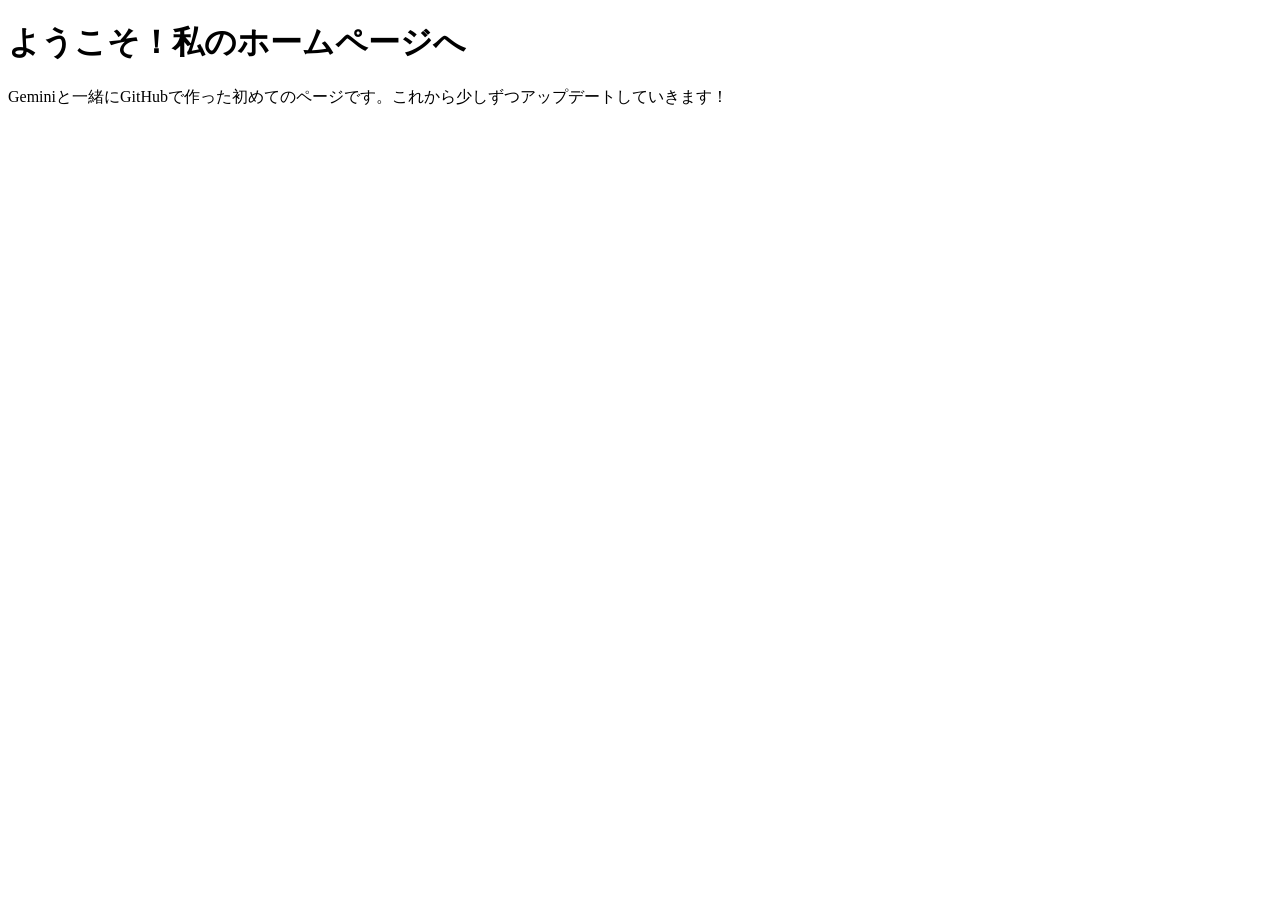
==== index.html @ 3ac3801c "Create index.html" ====
<!DOCTYPE html>
<html lang="ja">
<head>
    <meta charset="UTF-8">
    <title>私のホームページ</title>
</head>
<body>
    <h1>ようこそ！私のホームページへ</h1>
    <p>Geminiと一緒にGitHubで作った初めてのページです。これから少しずつアップデートしていきます！</p>
</body>
</html>
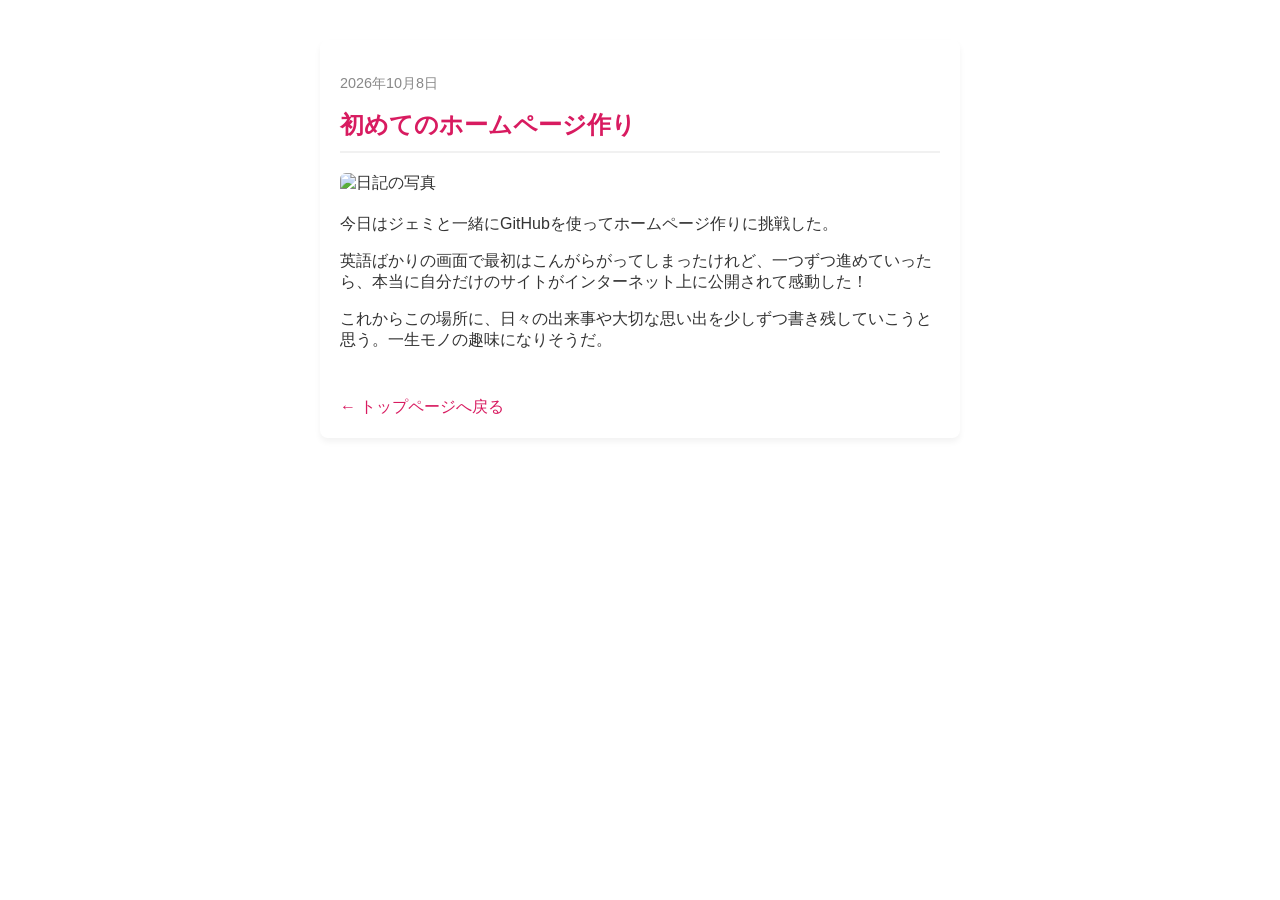
==== commit 9b3859e1: "Update index.html" ====
--- a/index.html
+++ b/index.html
@@ -2,10 +2,62 @@
 <html lang="ja">
 <head>
     <meta charset="UTF-8">
-    <title>私のホームページ</title>
+    <title>○月○日の日記 - 桜父丸の日記</title>
+    <style>
+        body {
+            font-family: 'Helvetica Neue', Arial, sans-serif;
+            background-color: #f7f9fa;
+            color: #333333;
+            max-width: 600px;
+            margin: 40px auto;
+            padding: 20px;
+            background: white;
+            border-radius: 8px;
+            box-shadow: 0 4px 6px rgba(0,0,0,0.05);
+        }
+        .date {
+            color: #888888;
+            font-size: 0.9em;
+        }
+        h1 {
+            color: #d81b60;
+            border-bottom: 2px solid #f1f1f1;
+            padding-bottom: 10px;
+            font-size: 1.5em;
+        }
+        .diary-photo {
+            max-width: 100%;
+            height: auto;
+            border-radius: 6px;
+            margin: 20px 0;
+            display: block;
+        }
+        .back-link {
+            display: inline-block;
+            margin-top: 30px;
+            color: #d81b60;
+            text-decoration: none;
+        }
+    </style>
 </head>
 <body>
-    <h1>ようこそ！私のホームページへ</h1>
-    <p>Geminiと一緒にGitHubで作った初めてのページです。これから少しずつアップデートしていきます！</p>
+
+    <!-- 🗓️ 日付 -->
+    <p class="date">2026年10月8日</p>
+
+    <!-- ✍️ 日記のタイトル -->
+    <h1>初めてのホームページ作り</h1>
+
+    <!-- 📷 写真を表示する場所（のちほど設定します） -->
+    <img src="photo.jpg" alt="日記の写真" class="diary-photo">
+
+    <!-- 💬 日記の本文（ここを自由に書き換えます） -->
+    <p>今日はジェミと一緒にGitHubを使ってホームページ作りに挑戦した。</p>
+    <p>英語ばかりの画面で最初はこんがらがってしまったけれど、一つずつ進めていったら、本当に自分だけのサイトがインターネット上に公開されて感動した！</p>
+    <p>これからこの場所に、日々の出来事や大切な思い出を少しずつ書き残していこうと思う。一生モノの趣味になりそうだ。</p>
+
+    <!-- 🔙 トップへ戻るリンク -->
+    <a href="../index.html" class="back-link">← トップページへ戻る</a>
+
 </body>
 </html>
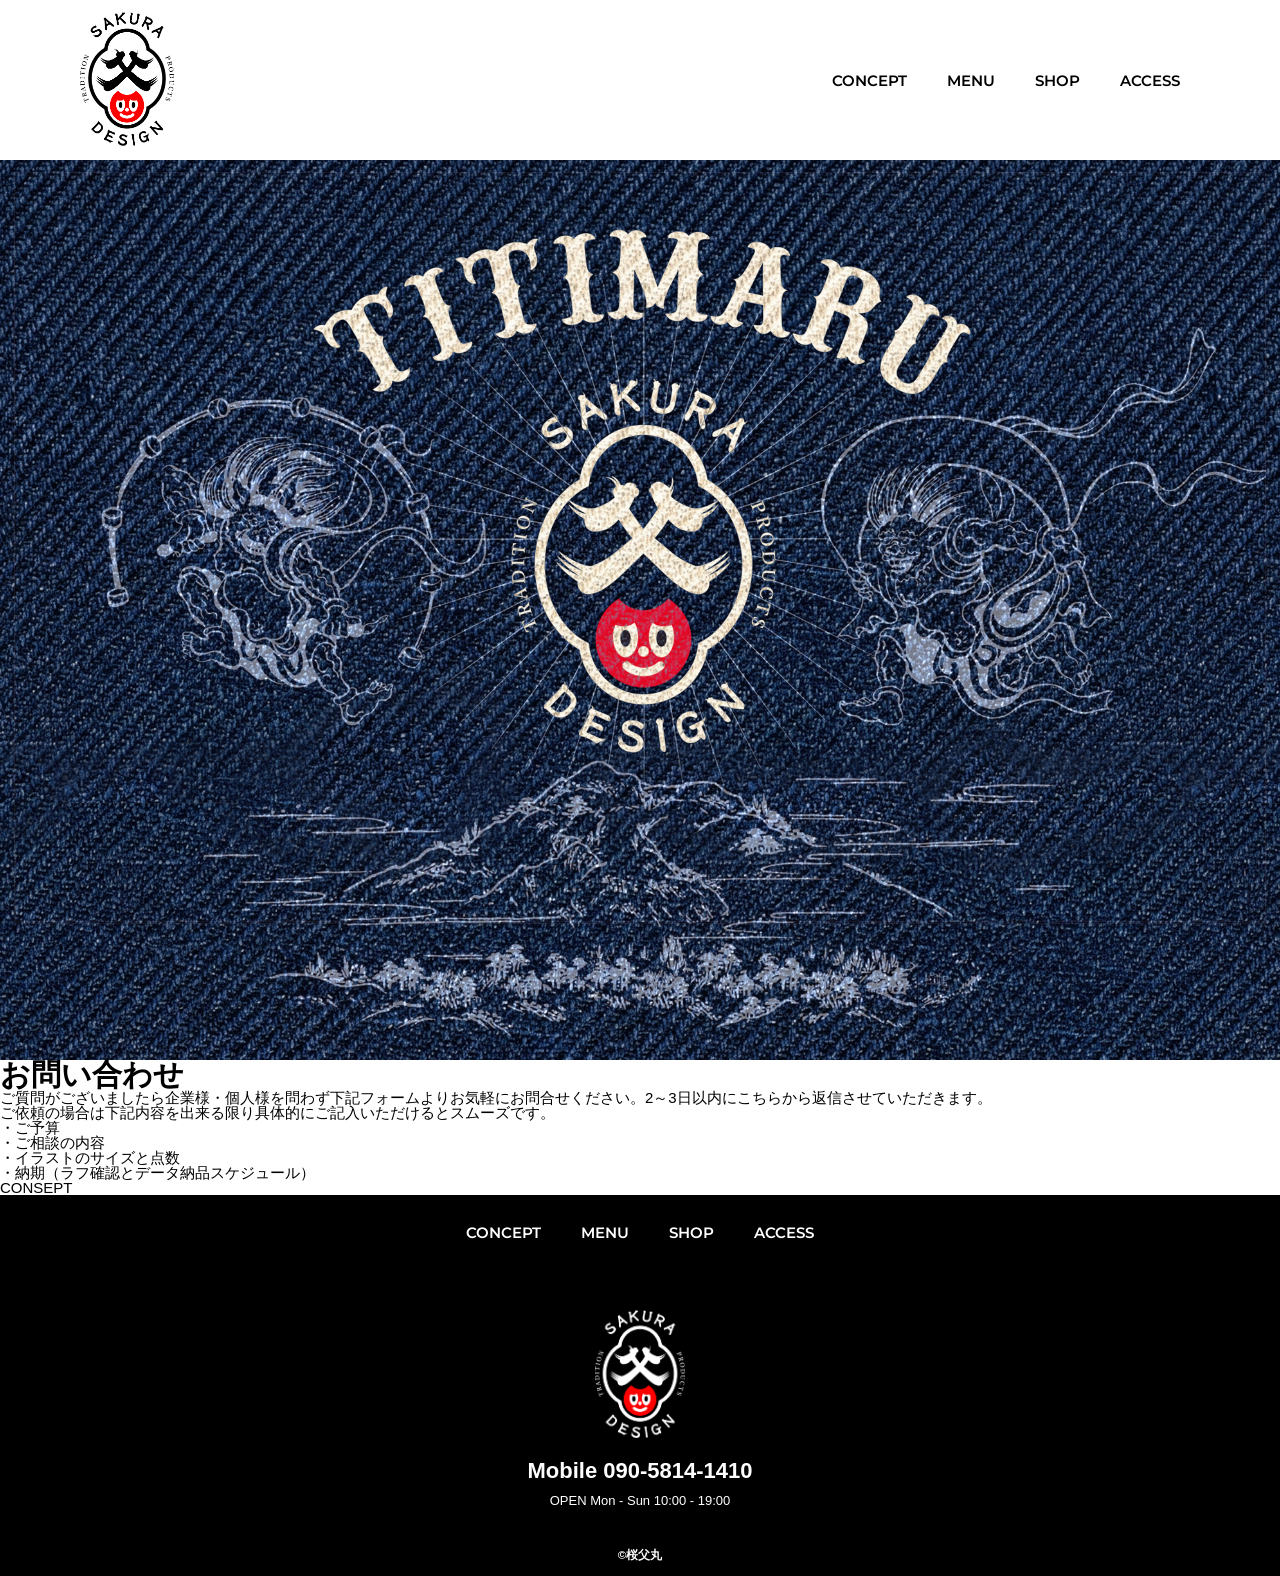
==== commit 1af9e5d0: "Add files via upload" ====
--- a/index.html
+++ b/index.html
@@ -1,63 +1,76 @@
-<!DOCTYPE html>
-<html lang="ja">
-<head>
-    <meta charset="UTF-8">
-    <title>○月○日の日記 - 桜父丸の日記</title>
-    <style>
-        body {
-            font-family: 'Helvetica Neue', Arial, sans-serif;
-            background-color: #f7f9fa;
-            color: #333333;
-            max-width: 600px;
-            margin: 40px auto;
-            padding: 20px;
-            background: white;
-            border-radius: 8px;
-            box-shadow: 0 4px 6px rgba(0,0,0,0.05);
-        }
-        .date {
-            color: #888888;
-            font-size: 0.9em;
-        }
-        h1 {
-            color: #d81b60;
-            border-bottom: 2px solid #f1f1f1;
-            padding-bottom: 10px;
-            font-size: 1.5em;
-        }
-        .diary-photo {
-            max-width: 100%;
-            height: auto;
-            border-radius: 6px;
-            margin: 20px 0;
-            display: block;
-        }
-        .back-link {
-            display: inline-block;
-            margin-top: 30px;
-            color: #d81b60;
-            text-decoration: none;
-        }
-    </style>
-</head>
-<body>
-
-    <!-- 🗓️ 日付 -->
-    <p class="date">2026年10月8日</p>
-
-    <!-- ✍️ 日記のタイトル -->
-    <h1>初めてのホームページ作り</h1>
-
-    <!-- 📷 写真を表示する場所（のちほど設定します） -->
-    <img src="photo.jpg" alt="日記の写真" class="diary-photo">
-
-    <!-- 💬 日記の本文（ここを自由に書き換えます） -->
-    <p>今日はジェミと一緒にGitHubを使ってホームページ作りに挑戦した。</p>
-    <p>英語ばかりの画面で最初はこんがらがってしまったけれど、一つずつ進めていったら、本当に自分だけのサイトがインターネット上に公開されて感動した！</p>
-    <p>これからこの場所に、日々の出来事や大切な思い出を少しずつ書き残していこうと思う。一生モノの趣味になりそうだ。</p>
-
-    <!-- 🔙 トップへ戻るリンク -->
-    <a href="../index.html" class="back-link">← トップページへ戻る</a>
-
-</body>
-</html>
+<!DOCTYPE html>
+<html>
+
+<head>
+  <meta charset="UTF-8">
+  <title>桜父丸　公式ホームページ</title>
+  <meta name="description" content="桜父丸のデザイン紹介 トップページ">
+  <meta name="viewport" content="width=device-width">
+  <link rel="icon" href="./images/common/favicon.png" type="image/png">
+
+  <!-- スマホのホーム画面用の設定（新しく追加するもの！） -->
+  <link rel="apple-touch-icon" sizes="180x180" href="./images/common/favicon.png">
+
+  <script src="./js/toggle-menu.js"></script>
+    <link href="./css/common.css" rel="stylesheet">
+  <link href="./css/index.css" rel="stylesheet">
+  <link rel="preconnect" href="https://fonts.googleapis.com">
+  <link rel="preconnect" href="https://fonts.gstatic.com" crossorigin>
+  <link href="https://fonts.googleapis.com/css2?family=Montserrat:ital,wght@0,100..900;1,100..900&display=swap"
+    rel="stylesheet">
+</head>
+
+<body>
+  <header class="header">
+    <div class="header-inner">
+      <a class="header-logo" href="./index.html">
+        <img src="./images/common/logo-header.png" alt="桜父丸のロゴ">
+      </a>
+      <button class="toggle-menu-button"></button>
+      <div class="header-site-menu">
+        <nav class="site-menu">
+          <ul>
+            <li><a href="./concept.html">CONCEPT</a></li>
+            <li><a href="./menu.html">MENU</a></li>
+            <li><a href="./shop.html">SHOP</a></li>
+            <li><a href="./access.html">ACCESS</a></li>
+          </ul>
+        </nav>
+      </div>
+    </div>
+  </header>
+  <main class="main">
+    <div class="first-view"></div>
+    <div class="lead">
+      <h1>お問い合わせ<br></h1>
+      <p>
+        ご質問がございましたら企業様・個人様を問わず下記フォームよりお気軽にお問合せください。2～3日以内にこちらから返信させていただきます。<br>
+        ご依頼の場合は下記内容を出来る限り具体的にご記入いただけるとスムーズです。<br>
+        ・ご予算<br>
+        ・ご相談の内容<br>
+        ・イラストのサイズと点数<br>
+        ・納期（ラフ確認とデータ納品スケジュール）</p>
+        <div class="link-button-area">
+          <a class="link-button" href="./concept.html">CONSEPT</a>
+        </div>
+    </div>
+  </main>
+  <footer class="footer">
+    <nav class="site-menu">
+      <ul>
+        <li><a href="./concept.html">CONCEPT</a></li>
+        <li><a href="./menu.html">MENU</a></li>
+        <li><a href="./shop.html">SHOP</a></li>
+        <li><a href="./access.html">ACCESS</a></li>
+      </ul>
+    </nav>
+    <a class="footer-logo" href="./index.html">
+      <img src="./images/common/logo-footer.png" alt="桜父丸のロゴ">
+    </a>
+    <p class="footer-tel">Mobile 090-5814-1410</p>
+    <p class="footer-time">OPEN Mon - Sun 10:00 - 19:00</p>
+    <p class="copyright"><small>&copy;桜父丸</small></p>
+  </footer>
+</body>
+
+</html>
--- a/css/common.css
+++ b/css/common.css
@@ -0,0 +1,152 @@
+@charset "utf-8";
+
+*,
+::before,
+::after {
+  padding: 0;
+  margin: 0;
+  box-sizing: border-box;
+}
+
+ul,
+ol {
+  list-style: none;
+}
+
+a {
+  color: inherit;
+  text-decoration: none;
+}
+
+body {
+  font-family: sans-serif;
+  font-size: 15px;
+  color: #000000;
+  line-height: 1;
+  background-color: #ffffff;
+}
+
+img {
+  max-width: 100%;
+}
+
+.header-inner {
+  max-width: 1200px;
+  height: 160px;
+  margin-left: auto;
+  margin-right: auto;
+  padding-left: 40px;
+  padding-right: 40px;
+  display: flex;
+  justify-content: space-between;
+  align-items: center;
+}
+
+.toggle-menu-button {
+  display: none;
+}
+
+.header-logo {
+  display: block;
+  width: 94px;
+}
+
+.site-menu ul {
+  display: flex;
+}
+
+.site-menu ul li {
+  margin-left: 20px;
+  margin-right: 20px;
+}
+
+.site-menu ul li a {
+  font-family: "Montserrat", sans-serif;
+  font-weight: 600;
+}
+
+.footer {
+  color: #ffffff;
+  background-color: #000000;
+  padding-top: 30px;
+  padding-bottom: 15px;
+  display: flex;
+  flex-direction: column;
+  align-items: center;
+}
+
+.footer-logo {
+  display: block;
+  width: 90px;
+  margin-top: 70px;
+}
+
+.footer-tel {
+  font-size: 22px;
+  font-weight: bold;
+  margin-top: 20px;
+}
+
+.footer-time {
+  font-size: 13px;
+  margin-top: 12px;
+}
+
+.copyright {
+  font-size: 14px;
+  font-weight: bold;
+  margin-top: 40px;
+}
+
+@media (max-width: 800px) {
+  .site-menu ul {
+    display: block;
+    text-align: left;
+  }
+
+  .site-menu ul li {
+    margin-top: 10px;
+    margin-bottom: 12px;
+    font-size: 14px;
+  }
+
+  .header {
+    position: fixed;
+    top: 0;
+    left: 0;
+    right: 0;
+    background-color: #ffffff;
+    height: 130px;
+    z-index: 10;
+    box-shadow: 0 3px 6px rgba(0, 0, 0, 0.1);
+  }
+
+  .header-inner {
+    padding-left: 20px;
+    padding-right: 20px;
+    height: 100%;
+  }
+
+  .header-logo {
+    width: 76px;
+  }
+
+  .main {
+    padding-top: 120px;
+  }
+
+  .footer-logo {
+    margin-top: 40px;
+  }
+
+  .footer-logo {
+    width: 90px;
+  }
+  
+  .footer-tel {
+   font-size: 20px;
+  }
+
+  .copyright{margin-top: 30px;
+  }
+}
--- a/css/index.css
+++ b/css/index.css
@@ -0,0 +1,9 @@
+@charset "utf-8";
+
+.first-view{
+  height: 100vh;
+  background-image: url(../images/index/bg-main.jpg);
+  background-repeat: no-repeat;
+  background-position: center;
+  background-size: cover;
+}
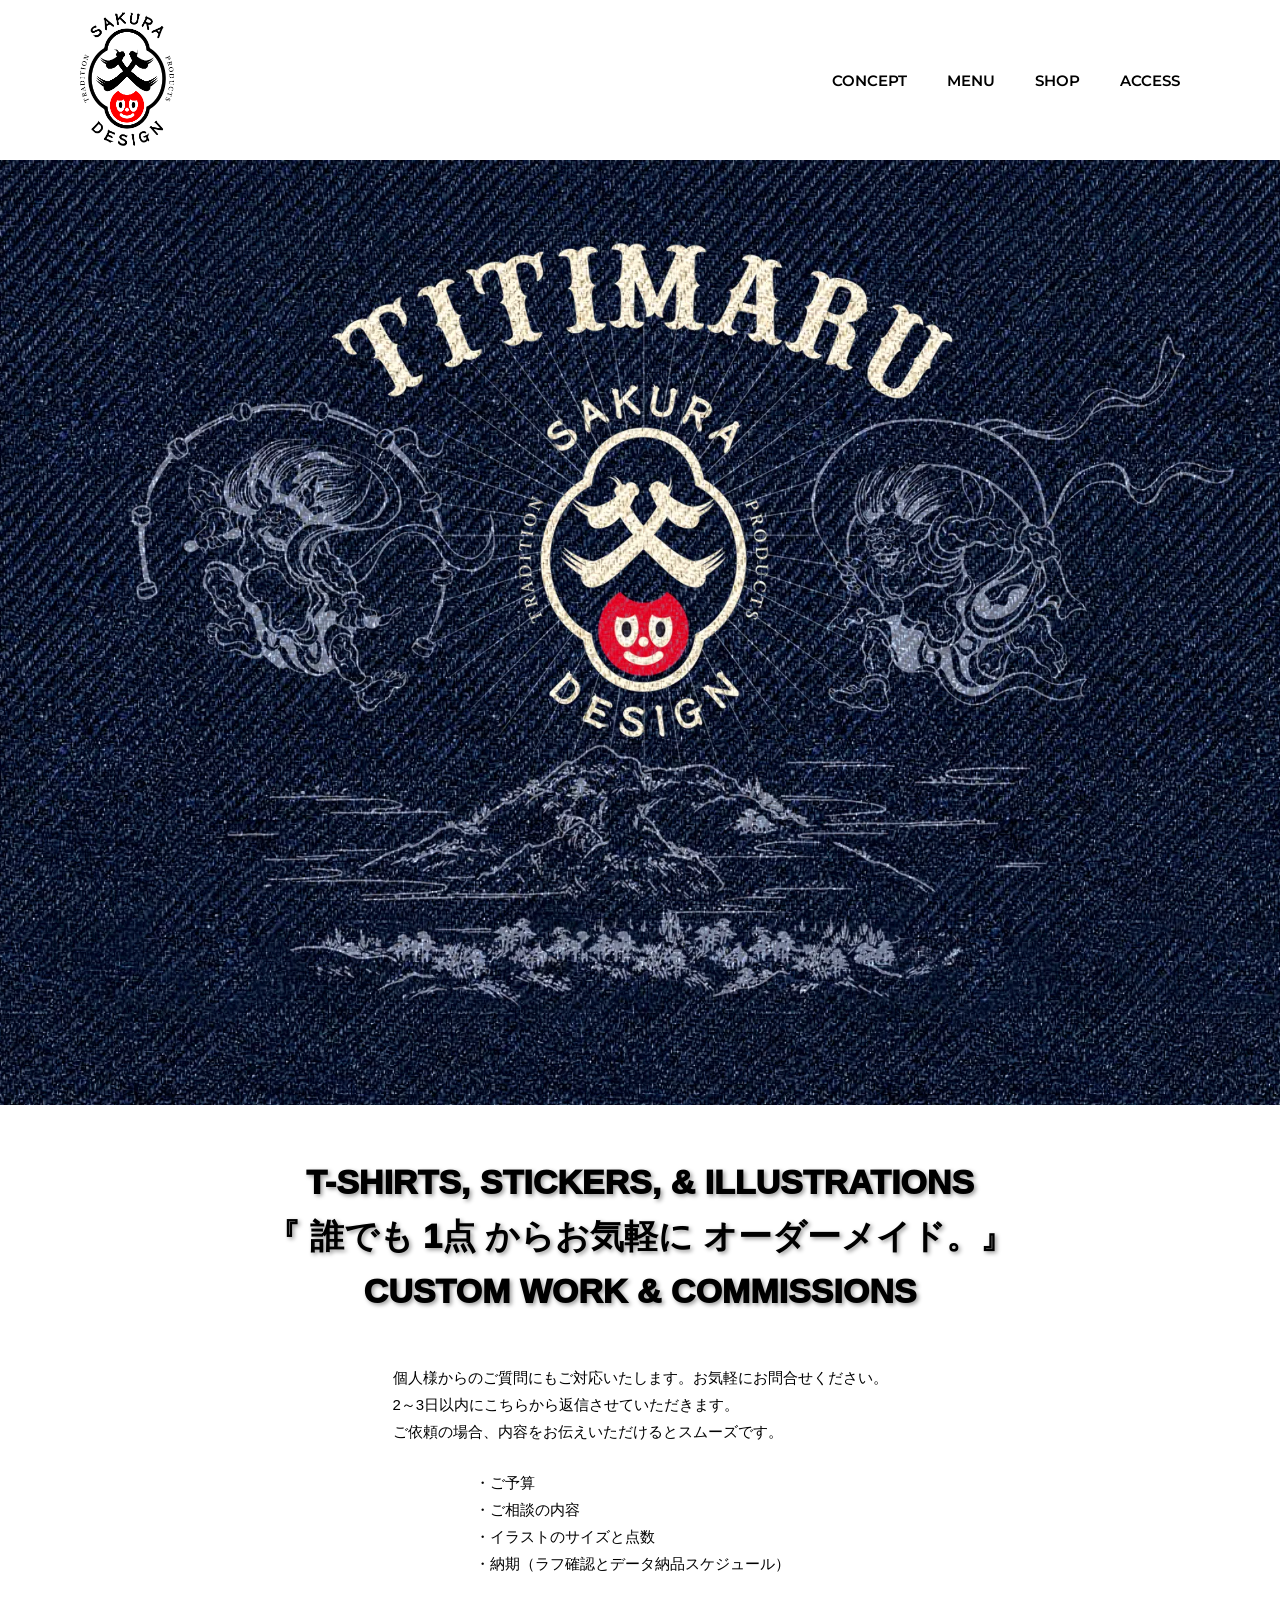
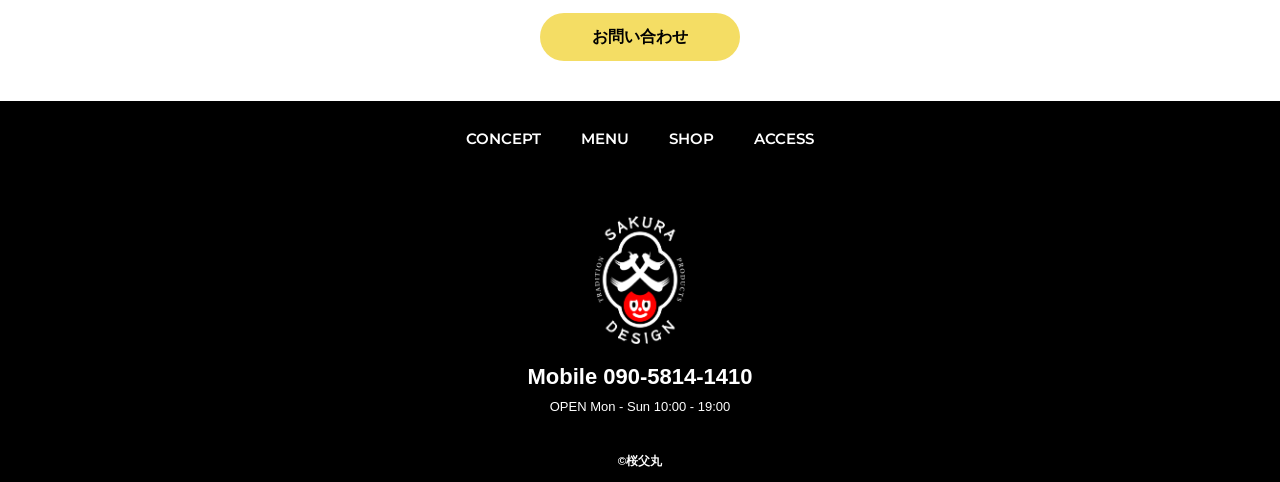
==== commit 048a200e: "Add files via upload" ====
--- a/index.html
+++ b/index.html
@@ -12,9 +12,9 @@
   <link rel="apple-touch-icon" sizes="180x180" href="./images/common/favicon.png">
 
   <script src="./js/toggle-menu.js"></script>
-    <link href="./css/common.css" rel="stylesheet">
+  <link href="./css/common.css" rel="stylesheet">
   <link href="./css/index.css" rel="stylesheet">
-  <link rel="preconnect" href="https://fonts.googleapis.com">
+<link rel="preconnect" href="https://fonts.googleapis.com">
   <link rel="preconnect" href="https://fonts.gstatic.com" crossorigin>
   <link href="https://fonts.googleapis.com/css2?family=Montserrat:ital,wght@0,100..900;1,100..900&display=swap"
     rel="stylesheet">
@@ -41,19 +41,36 @@
   </header>
   <main class="main">
     <div class="first-view"></div>
+    <div class="h1-text">
+      <h1>T-SHIRTS, STICKERS, & ILLUSTRATIONS<br>
+        『 誰でも 1点 からお気軽に オーダーメイド。』<br>CUSTOM WORK & COMMISSIONS</h1>
+    </div>
     <div class="lead">
-      <h1>お問い合わせ<br></h1>
-      <p>
-        ご質問がございましたら企業様・個人様を問わず下記フォームよりお気軽にお問合せください。2～3日以内にこちらから返信させていただきます。<br>
-        ご依頼の場合は下記内容を出来る限り具体的にご記入いただけるとスムーズです。<br>
-        ・ご予算<br>
-        ・ご相談の内容<br>
-        ・イラストのサイズと点数<br>
-        ・納期（ラフ確認とデータ納品スケジュール）</p>
-        <div class="link-button-area">
-          <a class="link-button" href="./concept.html">CONSEPT</a>
-        </div>
+
+      <!-- 1. 文章部分 -->
+      <p class="lead-text">
+        個人様からのご質問にもご対応いたします。お気軽にお問合せください。<br>
+        2～3日以内にこちらから返信させていただきます。<br>
+        ご依頼の場合、内容をお伝えいただけるとスムーズです。<br>
+      </p>
+
+      <!-- ★ここに改行を入れて、リストが横に来るのを絶対に防ぐ -->
+      <br>
+
+      <!-- 2. 箇条書き部分 -->
+      <ul class="lead-list">
+        <li>ご予算</li>
+        <li>ご相談の内容</li>
+        <li>イラストのサイズと点数</li>
+        <li>納期（ラフ確認とデータ納品スケジュール）</li>
+      </ul>
+
+      <!-- 3. ボタン部分 -->
+      <div class="link-button-area">
+        <a class="link-button" href="./concept.html">お問い合わせ</a>
+      </div>
     </div>
+
   </main>
   <footer class="footer">
     <nav class="site-menu">
--- a/css/index.css
+++ b/css/index.css
@@ -1,9 +1,85 @@
 @charset "utf-8";
 
-.first-view{
-  height: 100vh;
-  background-image: url(../images/index/bg-main.jpg);
+.first-view {
+  height: 105vh;
+  background-image: url(../images/index/bg-main.webp);
   background-repeat: no-repeat;
   background-position: center;
   background-size: cover;
-}+}
+
+/* ===================================================
+   見出しエリア（h1-text）のスタイル
+   =================================================== */
+
+.h1-text {
+  text-align: center;
+  /* ★これで文字が画面の完全な真ん中に寄ります */
+  padding-top: 50px;
+  /* 上のデニム画像との間の心地よいスキマ */
+  padding-bottom: 6px;
+  /* 下の文章との間の心地よいスキマ */
+}
+
+.h1-text h1 {
+  font-size: 34px;
+  /* 画面中央で見栄えがするようにほんの少し大きく */
+  line-height: 1.6;
+  /* 日本語と英語の縦の行間をゆったり見せる */
+  font-weight: 1000;
+  color: #000;
+  margin: 0;
+  /* ★ 文字に綺麗な影（シャドウ）をつけます */
+  text-shadow: 2px 2px 4px rgba(0, 0, 0, 0.4);
+}
+
+/* 全体の親：中身をすべて画面の「真ん中」に寄せる */
+.lead {
+  text-align: center;
+  padding: 40px 20px;
+}
+
+/* 1. 文章部分：左揃えの塊にして画面の真ん中へ */
+.lead-text {
+  display: inline-block;
+  text-align: left;
+  line-height: 1.8;
+}
+
+/* 2. 箇条書き：左揃えの塊にして画面の真ん中へ */
+.lead-list {
+  display: inline-block;
+  text-align: left;
+  list-style-type: "・";
+  padding-left: 0;
+  margin-top: 24px;
+  /* 文章との間のスキマ */
+  line-height: 1.8;
+}
+
+/* 3. ボタンの配置エリア */
+.link-button-area {
+  margin-top: 36px;
+}
+
+.link-button {
+  background-color: #f4dd64;
+  display: inline-block;
+  min-width: 200px;
+  line-height: 48px;
+  border-radius: 24px;
+font-family: 'Montserrat', 'Noto Sans JP', sans-serif;
+  font-size: 16px;
+  font-weight: bold;
+}
+
+.link-button:hover {
+  background-color: #d8b500;
+}
+
+@media (max-width: 800px) {
+  .first-view {
+   height: calc(100vh - 130px);
+   background-image: url(../images/index/bg-main-sp.webp);
+  }
+    }
